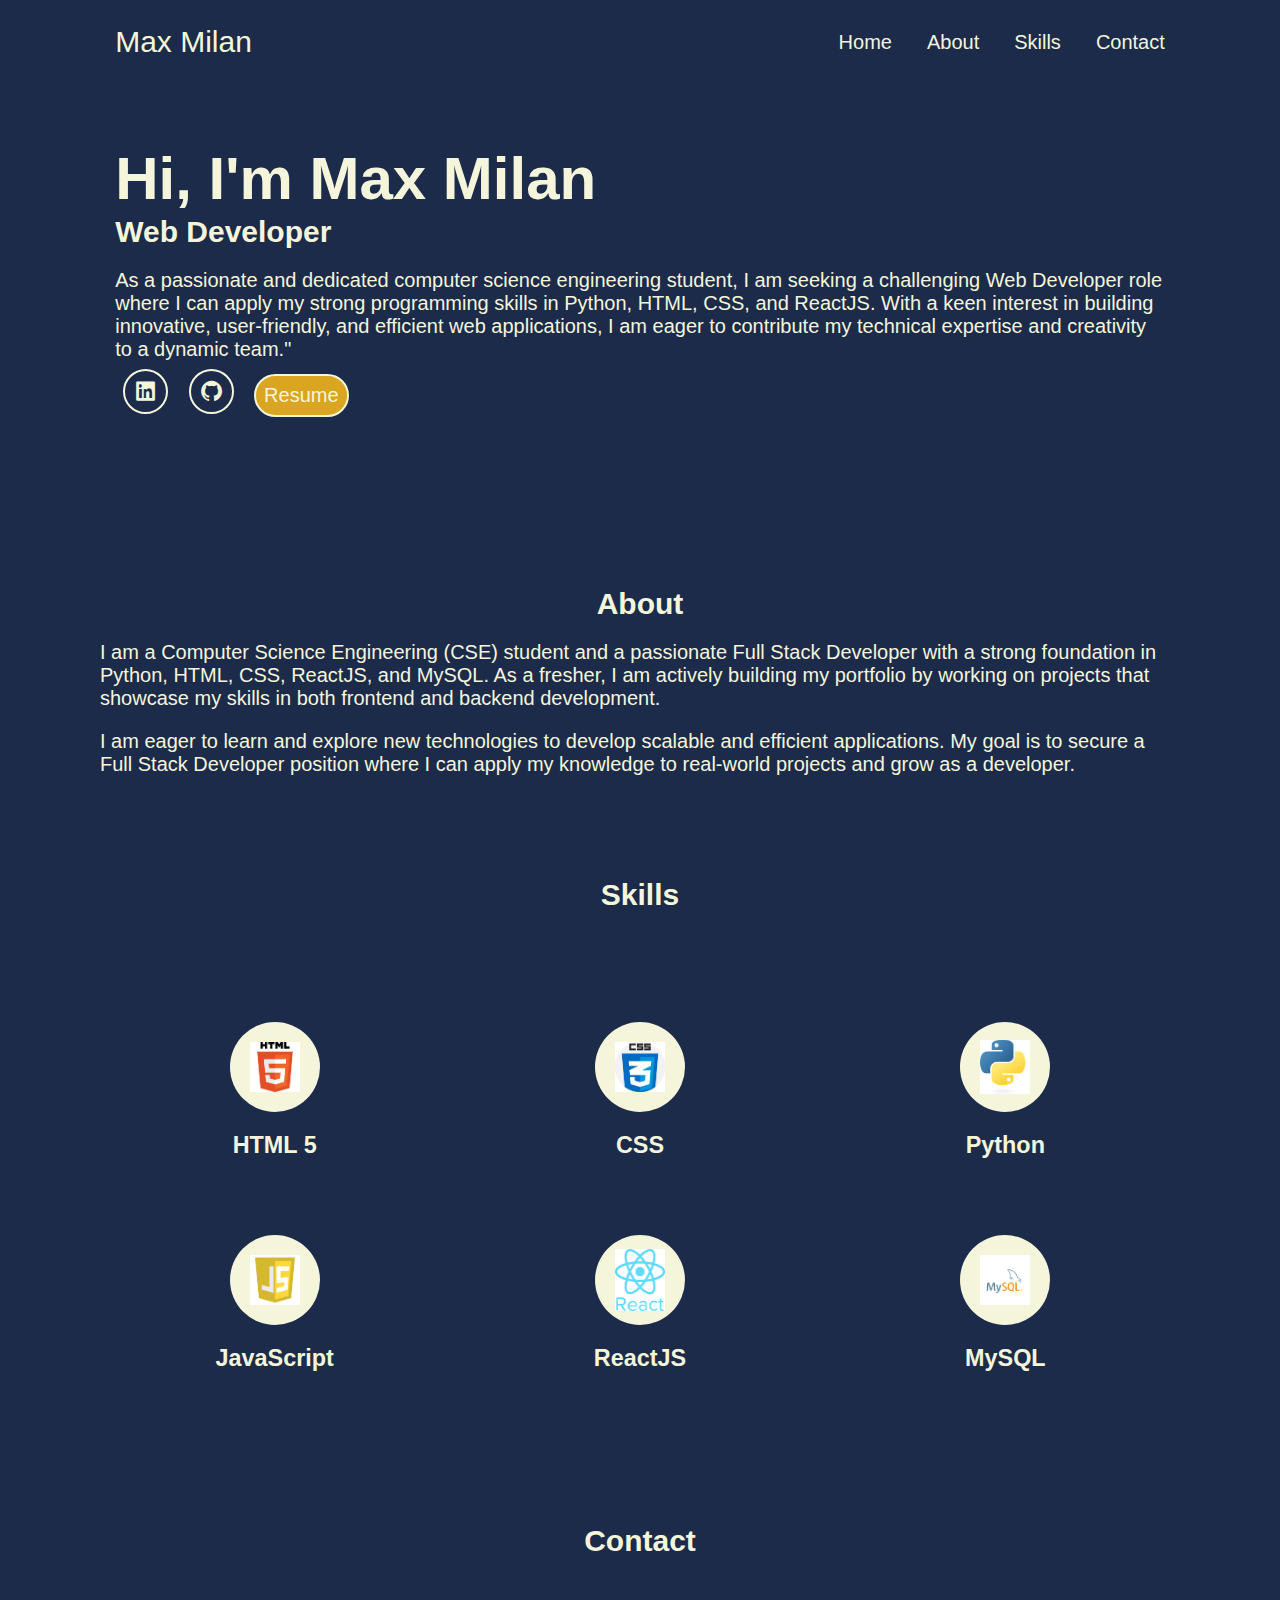
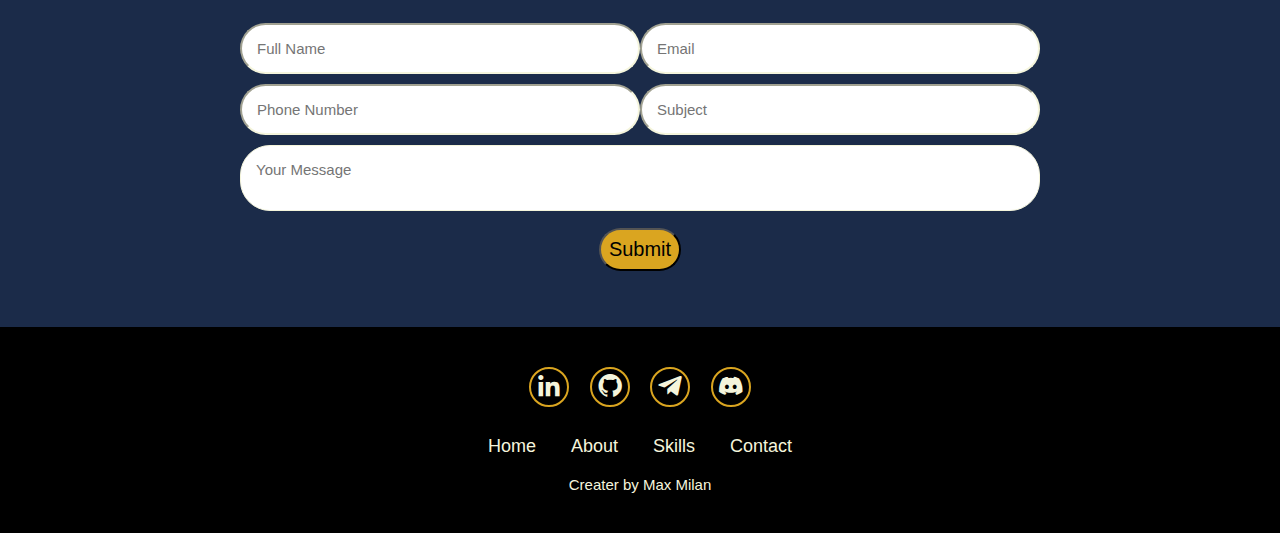
==== Portfolio/port.html @ 3c23ccaa "Add files via upload" ====
<!DOCTYPE html>
<html lang="en">

<head>
    <meta charset="UTF-8">
    <meta name="viewport" content="width=device-width, initial-scale=1.0">
    <title>Document</title>
    <link href='https://unpkg.com/boxicons@2.1.4/css/boxicons.min.css' rel='stylesheet'>
    <link rel="stylesheet" href="style.css">
</head>

<body>
    <nav class="navbar" id="home">
        <a href="#" class="logo">Max Milan</a>
        <!-- <i class='bx bx-menu' id="menu-icon"></i> -->
        <ul>
            <li><a href="#home">Home</a></li>
            <li><a href="#about">About</a></li>
            <li><a href="#skills">Skills</a></li>
            <li><a href="#contact">Contact</a></li>
        </ul>
    </nav>
    <!-- Main page -->
    <section class="home" id="home">
        <div class="homeinfo">
            <h1>Hi, I'm Max Milan</h1>
            <h2>Web Developer</h2>
            <p>As a passionate and dedicated computer science engineering student, I am seeking a challenging Web
                Developer role
                where I can apply my strong programming skills in Python, HTML, CSS, and ReactJS. With a
                keen interest in building innovative, user-friendly, and efficient web applications,
                I am eager to contribute my technical expertise and creativity to a dynamic team."</p>
            <div class="button">
                <a
                    href="https://www.linkedin.com/in/max-milan-610116286?utm_source=share&utm_campaign=share_via&utm_content=profile&utm_medium=android_app"><i
                        class='bx bxl-linkedin-square'></i></a>
                <!-- <a href="#"><i class='bx bxl-linkedin'></i></a> -->
                <a href="#"><i class='bx bxl-github'></i></a>
                <a class="btn"
                    href="https://drive.google.com/file/d/1DPNJvH97b04CfOIdkrEFJZb0N0clU5kf/view?usp=drivesdk">Resume</a>
            </div>
        </div>
    </section>
    <section class="about" id="about">
        <div class="abt">
            <h2 class="abt-heading">About</h2>
            <p>I am a Computer Science Engineering (CSE) student and a passionate Full Stack Developer with a
                strong foundation in Python, HTML, CSS, ReactJS, and MySQL. As a fresher, I am actively building
                my portfolio by working on projects that showcase my skills in both frontend and backend development.
            </p>
            <p>I am eager to learn and explore new technologies to develop scalable and efficient applications.
                My goal is to secure a Full Stack Developer position where
                I can apply my knowledge to real-world projects and grow as a developer.</p>
        </div>
        </div>
    </section>
    <section class="skills" id="skills">
        <h2 class="skill-head">Skills</h2>
        <div class="skill-cont">
            <div class="skill-box">
                <div class="img">
                    <img src="html.png" alt="HTML image" class="icon">
                </div>
                <h3>HTML 5</h3>
            </div>
            <div class="skill-box">
                <div class="img">
                    <img src="css.png" alt="CSS image" class="icon">
                </div>
                <h3>CSS</h3>
            </div>
            <div class="skill-box">
                <div class="img">
                    <img src="pyimg.jpeg" alt="Python image" class="icon">
                </div>
                <h3>Python</h3>
            </div>
            <div class="skill-box">
                <div class="img">
                    <img src="js.png" alt="Js image" class="icon">
                </div>
                <h3>JavaScript</h3>
            </div>
            <div class="skill-box">
                <div class="img">
                    <img src="react.png" alt="React image" class="icon">
                </div>
                <h3>ReactJS</h3>
            </div>
            <div class="skill-box">
                <div class="img">
                    <img src="mysql.png" alt="MySQL image" class="icon">
                </div>
                <h3>MySQL</h3>
            </div>

        </div>
    </section>
    <section class="contact" id="contact">
        <h2 class="cont-head">Contact</h2>
        <form action="https://api.web3forms.com/submit" method="POST">
            <input type="hidden" name="access_key" value="0a437efb-5ebc-4603-8fe9-abf13c1bb864">
            <div class="input-box">
                <input type="hidden" name="access_key" value="0a437efb-5ebc-4603-8fe9-abf13c1bb864">
                <input type="text" name="name" required placeholder="Full Name">
                <input type="email" name="name" required placeholder="Email">
            </div>
            <div class="input-box">
                <input type="hidden" name="access_key" value="0a437efb-5ebc-4603-8fe9-abf13c1bb864">
                <input type="number" name="name" required placeholder="Phone Number">
                <input type="text" name="name" required placeholder="Subject">
            </div>
            <input type="hidden" name="access_key" value="0a437efb-5ebc-4603-8fe9-abf13c1bb864">
            <textarea name="" id="" placeholder="Your Message"></textarea>
            <input type="submit" value="Submit" class="btn-1">
        </form>
    </section>
    <footer class="foo">
        <div class="social">
            <a href="https://www.linkedin.com/in/max-milan-610116286?utm_source=share&utm_campaign=share_via&utm_content=profile&utm_medium=android_app"><i class='bx bxl-linkedin' ></i></a>
            <a href="https://github.com/Maxmilan03"><i class='bx bxl-github' ></i></a>
            <a href="http://t.me/BoT_3X"><i class='bx bxl-telegram'></i></a>
            <a href="#"><i class='bx bxl-discord-alt' ></i></a>
        </div>
        <ul class="list">
            <li>
                <a href="#home">Home</a>
            </li>
            <li>
                <a href="#about">About</a>
            </li>
            <li>
                <a href="#skills">Skills</a>
            </li>
            <li>
                <a href="#contact">Contact</a>
            </li>
        </ul>
        <p class="copy">Creater by Max Milan</p>
    </footer>
</body>

</html>
---- Portfolio/style.css ----
* {
    margin: 0;
    padding: 0;
    box-sizing: border-box;
    font-family: Verdana, Geneva, Tahoma, sans-serif;

}

html {
    scroll-behavior: smooth;
}

body {
    background-color: rgb(27, 43, 73);
}

a {
    color: beige;
    text-decoration: none;
}

.navbar {
    position: flex;
    left: 0;
    top: 0;
    width: 100%;
    padding: 25px 9%;
    /* background: slateblue;  */
    display: flex;
    justify-content: space-between;
    align-items: center;
    /* z-index: 100; */
}

.logo {
    font-size: 30px;
    font-weight: 500;
    cursor: pointer;
    transition: .3s ease-in-out;
}

.logo:hover {
    transform: scale(1.1);
    color: goldenrod;
}

/* #menu-icon{
    /* font-size: 35px; */
/* left: 100%; */
/* } */
.navbar ul {
    display: flex;
}

.navbar ul li {
    list-style: none;
    margin-left: 35px;
}

.navbar ul li a {
    font-size: 20px;
    font-weight: 500;
    transition: .3s;
}

.navbar ul li:hover a {
    color: goldenrod;
}

.home {
    display: flex;
    align-items: center;
    /* height: 90vh; */
    padding: 60px 9%;
    color: beige;
    font-family: Verdana, Geneva, Tahoma, sans-serif;
}

h1 {
    font-size: 60px;
}

h2 {
    font-size: 30px;
    margin-top: 2px;

}

p {
    font-size: 20px;
    margin-top: 20px;
}

button {
    margin-right: 20px;
}

.button a {
    display: inline-flex;
    /* gap: 15px; */
    padding: 8px;
    border: 2px solid;
    border-radius: 50%;
    font-size: 25px;
    margin: 8px;
    /* margin-top: 10px; */
    transition: .3s;
}

.button a:hover {
    color: goldenrod;
}

.button .btn {
    display: inline-flex;
    margin: 8px;
    padding: 8px;
    border-radius: 60px;
    font-size: 20px;
    background-color: goldenrod;
}

.button .btn:hover {
    color: black;
}

.about {
    display: flex;
    /* width: 100%; */
    padding: 100px;
    color: beige;
}

.abt-heading {
    text-align: center;
}

::-webkit-scrollbar {
    width: 10px;
}

::-webkit-scrollbar-thumb {
    background-color: rgb(27, 43, 73);
}

::-webkit-scrollbar-track {
    background-color: beige;
    width: 30px;
}

.skill-cont {
    display: grid;
    grid-template-columns: repeat(3, 1fr);
    justify-content: center;
    align-items: center;
    text-align: center;
    grid-gap: 1rem;
    padding: 100px;
    font-size: 20px;
    /* padding: 100px; */
    color: beige;
}

.skill-head {
    text-align: center;
    color: beige;
}

.skill-box {
    padding: 10px;
    cursor: pointer;
}

.skill-box h3 {
    display: flex;
    flex-direction: column;
    align-items: center;
    padding: 20px;
    margin-bottom: 20px;
}

.img {
    width: 90px;
    height: 90px;
    position: relative;
    border-radius: 100px;
    background-color: beige;
    display: inline-flex;
    justify-content: center;
    align-items: center;
    transition: .3s, ease-in-out;
}

.img:hover {
    transform: scale(1.1);
}

.icon {
    width: 50px;
}

.cont-head {
    text-align: center;
    color: beige;
    margin-bottom: 2em;
}

.contact form {
    max-width: 50em;
    margin: 1rem auto;
    text-align: center;
    margin-bottom: 3em;
}

.contact .input-box {
    display: flex;
    justify-content: center;
    /* flex-wrap: wrap; */
}

.contact .input-box input,
.contact textarea {
    width: 100%;
    padding: 15px;
    font-size: 15px;
    color: black;
    border-radius: 30px;
    border-color: beige;
    margin: 5px 0;
    resize: none;
}

.copy {
    color: beige;
    text-align: center;
    margin-top: 15px;
    font-size: 15px;
}

.btn-1 {
    display: inline-flex;
    margin: 8px;
    padding: 8px;
    border-radius: 60px;
    font-size: 20px;
    background-color: goldenrod;
}

.foo {
    position: relative;
    bottom: 0;
    width: 100%;
    padding: 40px 0;
    background-color: black;
}

.foo .social {
    text-align: center;
    padding-bottom: 25px;
    color: beige;
}

.foo .social a {
    font-size: 28px;
    color: beige;
    border: 2px solid goldenrod;
    width: 40px;
    height: 40px;
    line-height: 40px;
    display: inline-block;
    text-align: center;
    border-radius: 50%;
    margin: 0 8px;
    /* box-shadow: inset 0 0 10px goldenrod, 0 0 10px goldenrod; */
    transition: .3s ease;
}

.foo .social a:hover {
    color: goldenrod;
}

.foo ul {
    margin-top: 0;
    padding: 0;
    font-size: 18px;
    line-height: 1.6;
    margin-bottom: 0;
    text-align: center;
}

.foo li a {
    border-bottom: 3px solid transparent;
    transition: .3s;
}

.foo li a:hover {
    border-bottom: 3px solid goldenrod;
}

.foo ul li {
    display: inline-block;
    padding: 0 15px;
}


/* @media (max-width:800px) {
    body{
        width: 80vw;
    }
} */
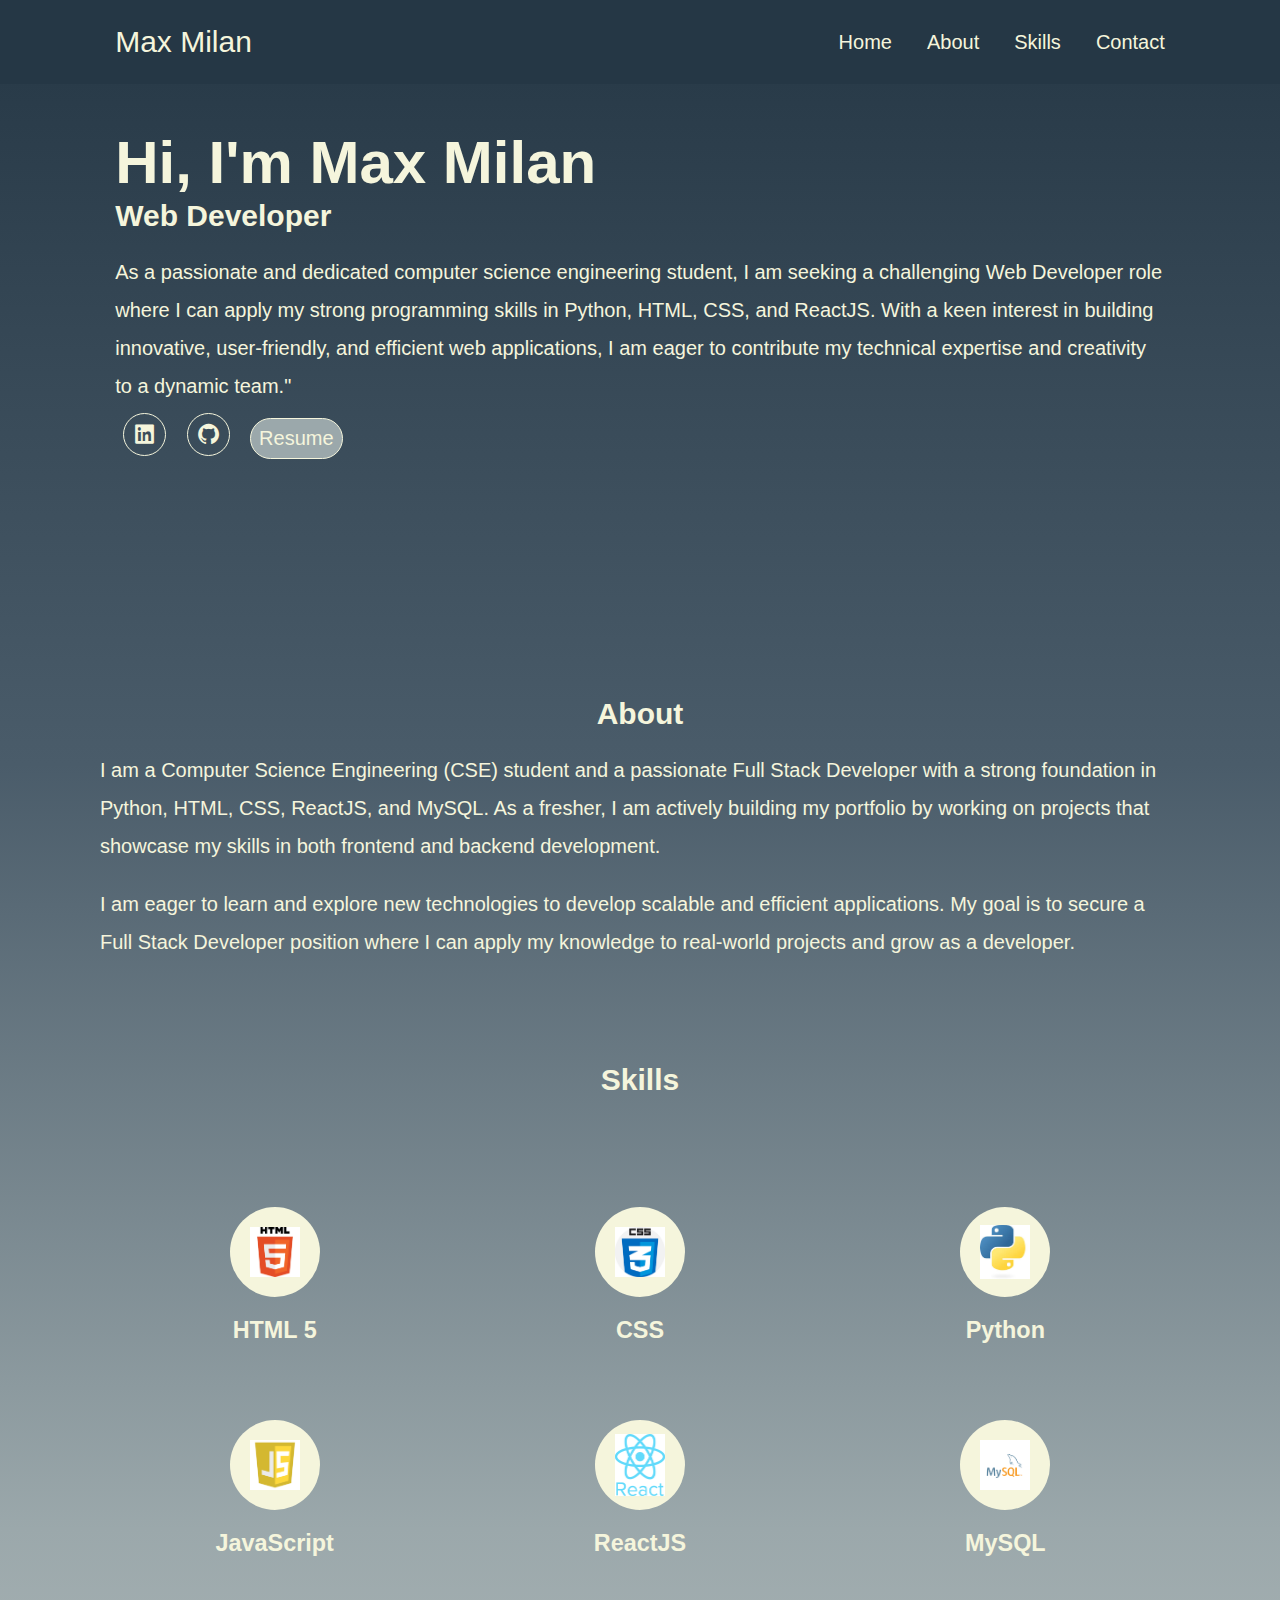
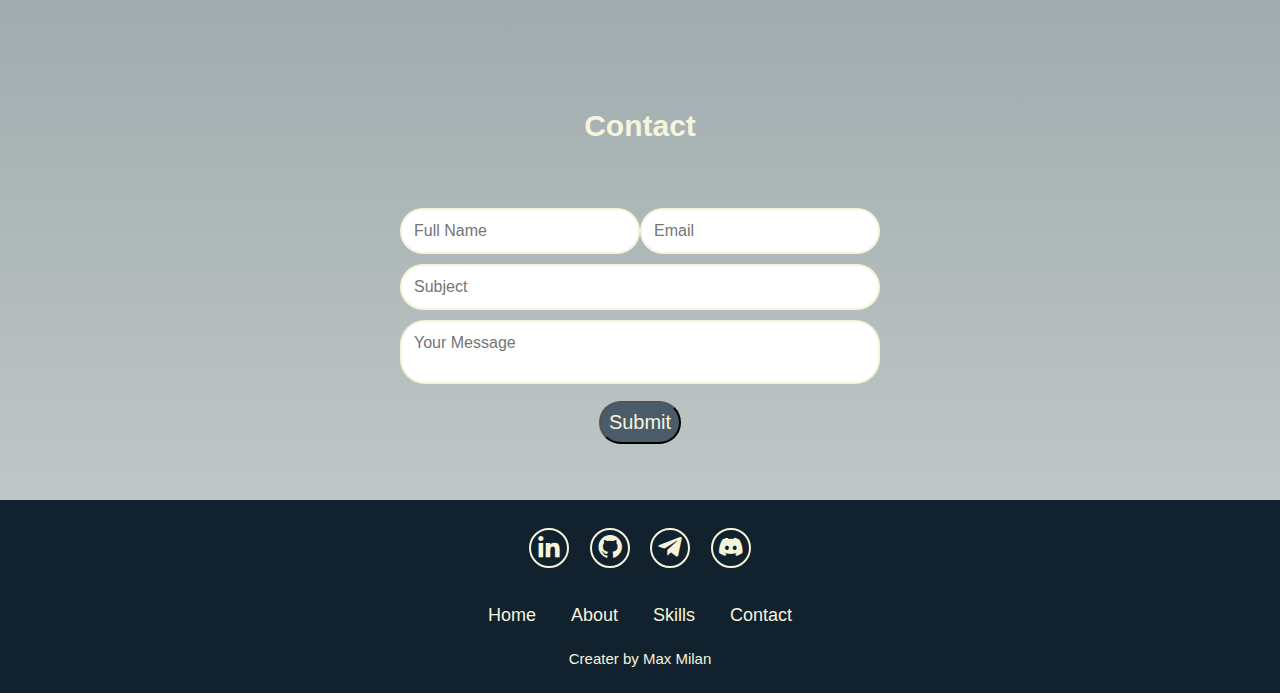
==== commit 1b21f508: "port.html" ====
--- a/Portfolio/port.html
+++ b/Portfolio/port.html
@@ -10,10 +10,11 @@
 </head>
 
 <body>
-    <nav class="navbar" id="home">
+
+    <nav class="navbar" id="navbar">
         <a href="#" class="logo">Max Milan</a>
-        <!-- <i class='bx bx-menu' id="menu-icon"></i> -->
-        <ul>
+        <i class='bx bx-menu' id="menu-icon" ></i>
+        <ul class="nav-links">
             <li><a href="#home">Home</a></li>
             <li><a href="#about">About</a></li>
             <li><a href="#skills">Skills</a></li>
@@ -99,19 +100,19 @@
     <section class="contact" id="contact">
         <h2 class="cont-head">Contact</h2>
         <form action="https://api.web3forms.com/submit" method="POST">
-            <input type="hidden" name="access_key" value="0a437efb-5ebc-4603-8fe9-abf13c1bb864">
+            <input type="hidden" name="" value="">
             <div class="input-box">
                 <input type="hidden" name="access_key" value="0a437efb-5ebc-4603-8fe9-abf13c1bb864">
                 <input type="text" name="name" required placeholder="Full Name">
-                <input type="email" name="name" required placeholder="Email">
+                <input type="email" name="email" required placeholder="Email">
             </div>
             <div class="input-box">
-                <input type="hidden" name="access_key" value="0a437efb-5ebc-4603-8fe9-abf13c1bb864">
-                <input type="number" name="name" required placeholder="Phone Number">
+                <!-- <input type="hidden" name="access_key" value="0a437efb-5ebc-4603-8fe9-abf13c1bb864"> -->
+                <!-- <input type="number" name="name" required placeholder="Phone Number"> -->
                 <input type="text" name="name" required placeholder="Subject">
             </div>
-            <input type="hidden" name="access_key" value="0a437efb-5ebc-4603-8fe9-abf13c1bb864">
-            <textarea name="" id="" placeholder="Your Message"></textarea>
+            <!-- <input type="hidden" name="access_key" value="0a437efb-5ebc-4603-8fe9-abf13c1bb864"> -->
+            <textarea name="" id="" placeholder="Your Message" required></textarea>
             <input type="submit" value="Submit" class="btn-1">
         </form>
     </section>
@@ -140,4 +141,4 @@
     </footer>
 </body>
 
-</html>+</html>
--- a/Portfolio/style.css
+++ b/Portfolio/style.css
@@ -11,7 +11,7 @@
 }
 
 body {
-    background-color: rgb(27, 43, 73);
+    background: linear-gradient(#253745,#4a5c6a,#9ba8ab,#ccd0cf);
 }
 
 a {
@@ -20,17 +20,53 @@
 }
 
 .navbar {
-    position: flex;
+    display: flex;
+    justify-content: space-between;
+    align-items: center;
+    padding: 25px 9%;
+    background-color: #253745;
+    position: fixed;
+    width: 100%;
+    top: 0;
+    left: 0;
+    z-index: 1000;
+}
+
+.navbar ul {
+    display: flex;
+}
+
+.navbar ul li {
+    list-style: none;
+    margin-left: 35px;
+}
+
+.navbar ul li a {
+    font-size: 20px;
+    font-weight: 500;
+    transition: .3s;
+}
+
+#menu-icon {
+    font-size: 35px;
+    color: beige;
+    display: none; 
+    cursor: pointer;
+}
+
+/* .navbar {
+    position: fixed;
     left: 0;
     top: 0;
     width: 100%;
     padding: 25px 9%;
     /* background: slateblue;  */
-    display: flex;
+    /* display: flex;
     justify-content: space-between;
     align-items: center;
+    background-color: #253745;
     /* z-index: 100; */
-}
+/* } */  
 
 .logo {
     font-size: 30px;
@@ -48,7 +84,7 @@
     /* font-size: 35px; */
 /* left: 100%; */
 /* } */
-.navbar ul {
+/* .navbar ul {
     display: flex;
 }
 
@@ -61,7 +97,7 @@
     font-size: 20px;
     font-weight: 500;
     transition: .3s;
-}
+} */
 
 .navbar ul li:hover a {
     color: goldenrod;
@@ -71,7 +107,7 @@
     display: flex;
     align-items: center;
     /* height: 90vh; */
-    padding: 60px 9%;
+    padding: 8rem 9%;
     color: beige;
     font-family: Verdana, Geneva, Tahoma, sans-serif;
 }
@@ -89,6 +125,7 @@
 p {
     font-size: 20px;
     margin-top: 20px;
+    line-height: 1.9;
 }
 
 button {
@@ -99,7 +136,7 @@
     display: inline-flex;
     /* gap: 15px; */
     padding: 8px;
-    border: 2px solid;
+    border: 1px solid;
     border-radius: 50%;
     font-size: 25px;
     margin: 8px;
@@ -117,11 +154,12 @@
     padding: 8px;
     border-radius: 60px;
     font-size: 20px;
-    background-color: goldenrod;
+    background-color: #9ba8ab;
+    transition: .3s;
 }
 
 .button .btn:hover {
-    color: black;
+    color: goldenrod;
 }
 
 .about {
@@ -140,7 +178,7 @@
 }
 
 ::-webkit-scrollbar-thumb {
-    background-color: rgb(27, 43, 73);
+    background-color: #9ba8ab;
 }
 
 ::-webkit-scrollbar-track {
@@ -182,7 +220,7 @@
 .img {
     width: 90px;
     height: 90px;
-    position: relative;
+    /* position: relative; */
     border-radius: 100px;
     background-color: beige;
     display: inline-flex;
@@ -206,7 +244,7 @@
 }
 
 .contact form {
-    max-width: 50em;
+    max-width: 30em;
     margin: 1rem auto;
     text-align: center;
     margin-bottom: 3em;
@@ -216,16 +254,20 @@
     display: flex;
     justify-content: center;
     /* flex-wrap: wrap; */
+}
+.contact input, textarea{
+    outline: none;
+   
 }
 
 .contact .input-box input,
 .contact textarea {
     width: 100%;
-    padding: 15px;
-    font-size: 15px;
+    padding: 12px;
+    font-size: 16px;
     color: black;
-    border-radius: 30px;
-    border-color: beige;
+    border-radius: 25px;
+    border: 2px solid beige;
     margin: 5px 0;
     resize: none;
 }
@@ -243,15 +285,22 @@
     padding: 8px;
     border-radius: 60px;
     font-size: 20px;
-    background-color: goldenrod;
+    background-color: #4a5c6a;
+    color: beige;
+    outline: none;
+    transition: .3s;
+    box-shadow: none;
+}
+.btn-1:hover{
+    color: goldenrod;
 }
 
 .foo {
     position: relative;
     bottom: 0;
     width: 100%;
-    padding: 40px 0;
-    background-color: black;
+    padding: 20px 0;
+    background-color: #11212d;
 }
 
 .foo .social {
@@ -263,16 +312,16 @@
 .foo .social a {
     font-size: 28px;
     color: beige;
-    border: 2px solid goldenrod;
+    border: 2px solid ;
     width: 40px;
     height: 40px;
     line-height: 40px;
     display: inline-block;
     text-align: center;
     border-radius: 50%;
-    margin: 0 8px;
+    margin: 8px;
     /* box-shadow: inset 0 0 10px goldenrod, 0 0 10px goldenrod; */
-    transition: .3s ease;
+    transition: .3s;
 }
 
 .foo .social a:hover {
@@ -294,7 +343,7 @@
 }
 
 .foo li a:hover {
-    border-bottom: 3px solid goldenrod;
+    border-bottom: 3px solid #ccd0cf;
 }
 
 .foo ul li {
@@ -302,9 +351,91 @@
     padding: 0 15px;
 }
 
-
-/* @media (max-width:800px) {
-    body{
-        width: 80vw;
-    }
-} */+@media (max-width: 800px) {
+    .navbar {
+        padding: 20px 5%;
+    }
+
+    #menu-icon {
+        display: block;
+    }
+
+    .nav-links {
+        display: none;
+        position: absolute;
+        top: 60px;
+        left: 0;
+        width: 100%;
+        background-color: #253745;
+        flex-direction: column;
+        align-items: center;
+        padding: 20px 0;
+    }
+
+    .nav-links li {
+        margin: 10px 0;
+    }
+
+    .nav-links li a {
+        font-size: 18px;
+    }
+
+    .nav-links.active {
+        display: flex;
+    }
+    .home {
+        padding: 5rem 5%;
+    }
+
+    h1 {
+        font-size: 40px;
+    }
+
+    h2 {
+        font-size: 22px;
+    }
+
+    p {
+        font-size: 16px;
+    }
+
+    .skill-cont {
+        grid-template-columns: repeat(2, 1fr);
+        padding: 50px 5%;
+    }
+}
+
+@media (max-width: 480px) {
+    .home {
+        padding: 4rem 5%;
+    }
+
+    h1 {
+        font-size: 35px;
+    }
+
+    h2 {
+        font-size: 20px;
+    }
+
+    p {
+        font-size: 15px;
+    }
+
+    .skill-cont {
+        grid-template-columns: 1fr;
+        padding: 40px 5%;
+    }
+
+    .contact form {
+        width: 90%;
+    }
+
+    .foo .social a {
+        font-size: 20px;
+        width: 30px;
+        height: 30px;
+        line-height: 30px;
+    }
+}
+
